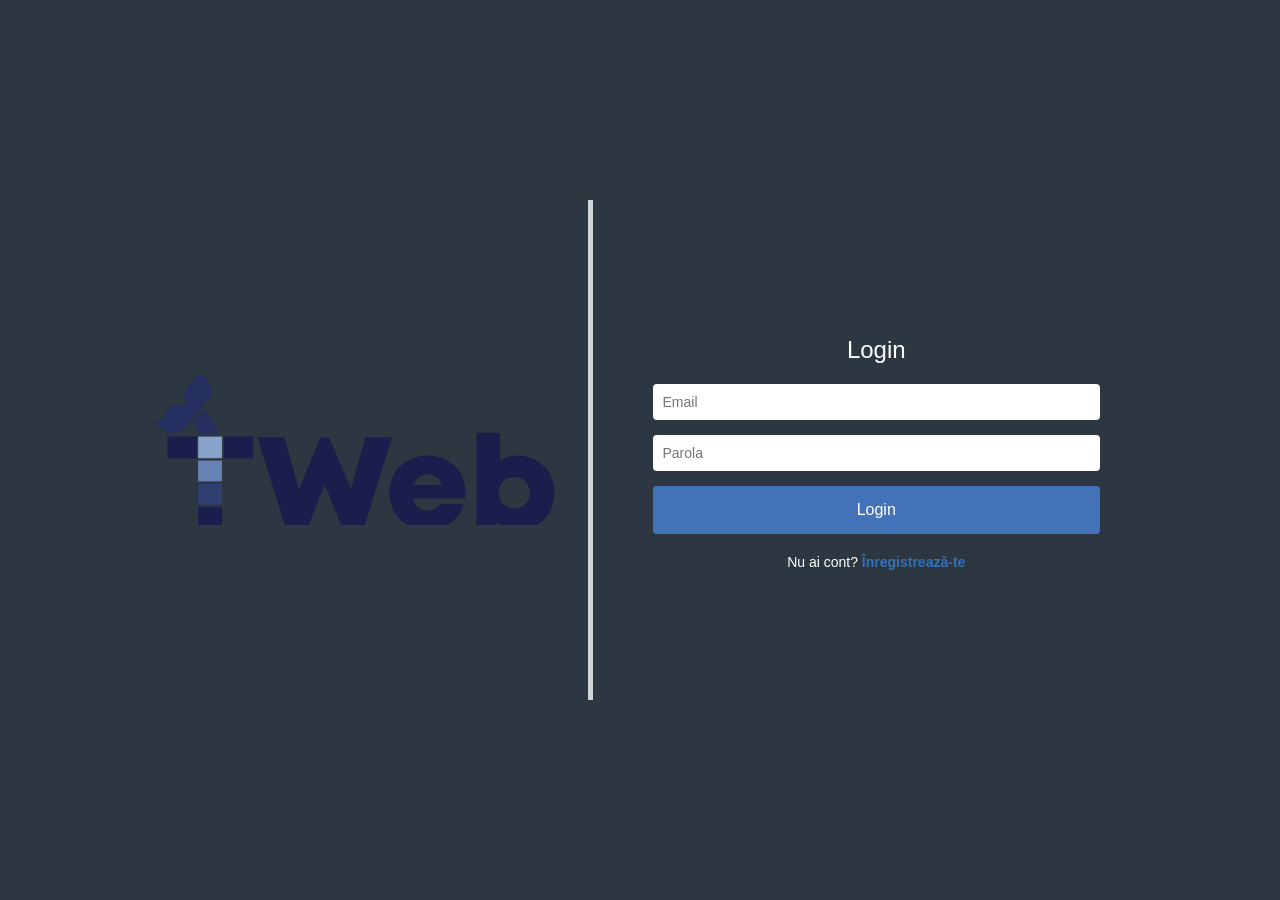
==== Lab1/HTML/login.html @ 11d4b7c2 "Laboratorul 1" ====
<!DOCTYPE html>
<html lang="en">

<head>
  <meta charset="UTF-8">
  <meta name="viewport" content="width=device-width, initial-scale=1.0">
  <title>Login Page</title>
  <link rel="stylesheet" href="../CSS/style.css">
  <link rel="stylesheet" href="../CSS/login_style.css">
</head>

<body>
  <div class="login-container">
    <div class="login-image">
      <img src="../MEDIA/tw.png" alt="Imagine login">
    </div>
    <div class="separator"></div>
    <div class="login-form">
      <h2>Login</h2>
      <input type="email" placeholder="Email">
      <input type="password" placeholder="Parola">
      <button>Login</button>
      <p class="register-text">
        Nu ai cont? <a href="register.html">Înregistrează-te</a>
      </p>
    </div>
  </div>
</body>

</html>
---- Lab1/CSS/style.css ----
body {
  margin: 0;
  padding: 0;
  display: flex;
  justify-content: center;
  align-items: center;
  height: 100vh;
  font-family: Arial, sans-serif;
}
---- Lab1/CSS/login_style.css ----
body {
  background-color: #2d3741;
}

.login-container {
  display: flex;
  width: 90%;
  max-width: 1000px;
  height: 500px;
  min-height: 400px;
}

.login-image {
  flex: 1;
  display: flex;
  justify-content: center;
  align-items: center;
  overflow: hidden;
}

.login-image img {
  width: 100%;
  height: 30%;
  object-fit: cover;
}

.separator {
  width: 5px;
  background-color: #cfd4d9;
}

.login-form {
  flex: 1;
  display: flex;
  flex-direction: column;
  justify-content: center;
  margin-left: 20px;
  padding: 40px;
  color: white;
}

.login-form h2 {
  margin-bottom: 20px;
  text-align: center;
  font-weight: normal;
}

.login-form input {
  padding: 10px;
  margin-bottom: 15px;
  border: none;
  border-radius: 4px;
  font-size: 14px;
}

input:focus {
  outline: 1px solid blue;
}

input:hover {
  transform: scale(1.03);
  transition: all .1s ease-in-out;
}

.login-form button {
  padding: 15px;
  background-color: #4472b8;
  border: none;
  border-radius: 4px;
  color: white;
  font-size: 16px;
  cursor: pointer;
  transition: background 0.3s;
}

.login-form button:hover {
  background-color: #3471B8;
}

.register-text {
  margin-top: 20px;
  text-align: center;
  font-size: 14px;
  color: white;
}

.register-text a {
  color: #3471B8;
  text-decoration: none;
  font-weight: bold;
  transition: color 0.3s;
}

.register-text a:hover {
  color: #024A76;
}
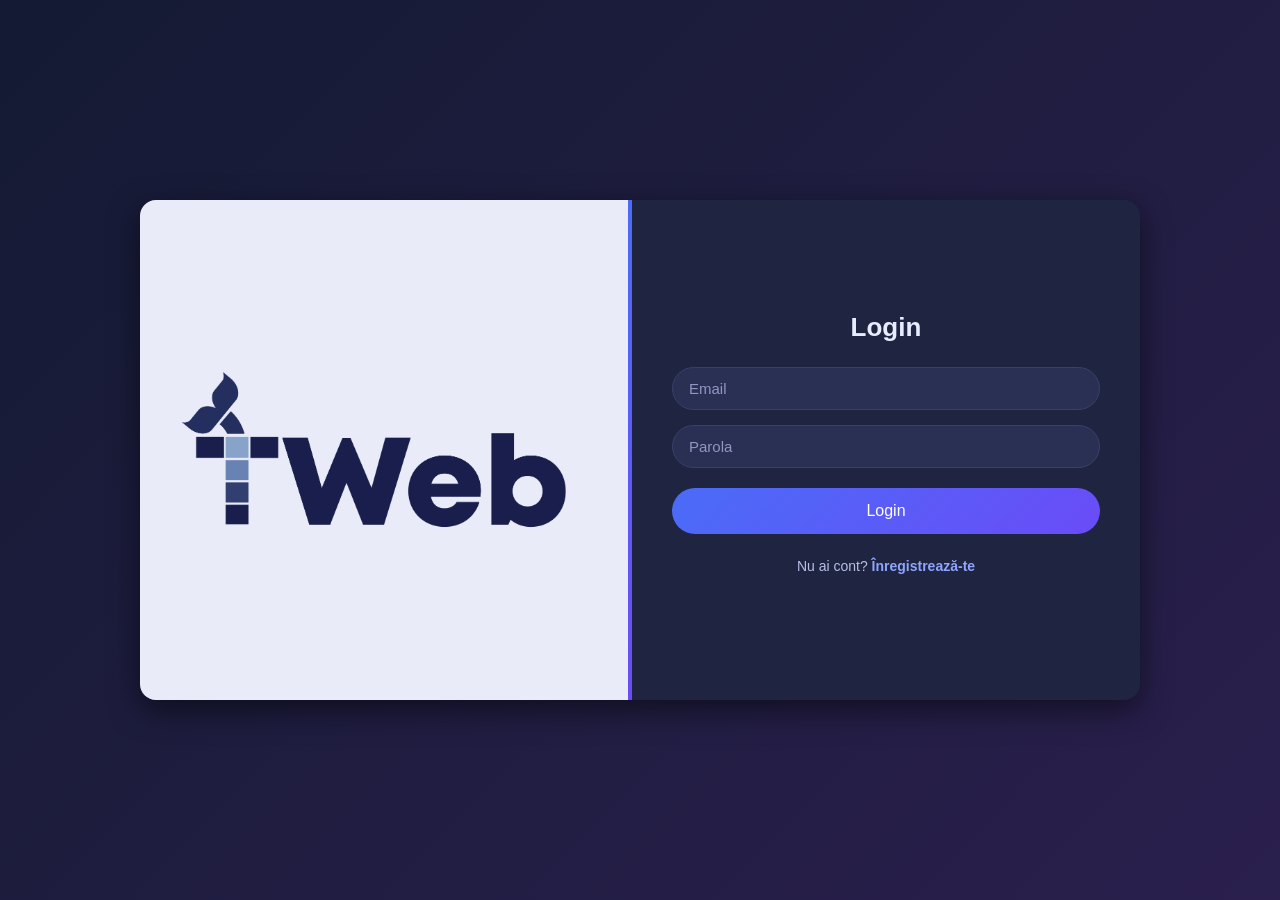
==== commit df912d96: "laborator 3" ====
--- a/Lab1/HTML/login.html
+++ b/Lab1/HTML/login.html
@@ -17,14 +17,18 @@
     <div class="separator"></div>
     <div class="login-form">
       <h2>Login</h2>
-      <input type="email" placeholder="Email">
-      <input type="password" placeholder="Parola">
-      <button>Login</button>
+      <form id="loginForm">
+        <input type="email" id="email" placeholder="Email">
+        <input type="password" id="password" placeholder="Parola">
+        <button type="submit">Login</button>
+      </form>
       <p class="register-text">
         Nu ai cont? <a href="register.html">Înregistrează-te</a>
       </p>
     </div>
   </div>
+
+  <script src="../JS/login_js.js"></script>
 </body>
 
 </html>
--- a/Lab1/CSS/login_style.css
+++ b/Lab1/CSS/login_style.css
@@ -1,5 +1,6 @@
 body {
-  background-color: #2d3741;
+  background: linear-gradient(135deg, #141a33 0%, #2a1f4d 100%);
+  font-family: "Segoe UI", Tahoma, sans-serif;
 }
 
 .login-container {
@@ -8,6 +9,10 @@
   max-width: 1000px;
   height: 500px;
   min-height: 400px;
+  background-color: #1f2440;
+  border-radius: 16px;
+  box-shadow: 0 10px 30px rgba(0, 0, 0, 0.5);
+  overflow: hidden;
 }
 
 .login-image {
@@ -15,18 +20,19 @@
   display: flex;
   justify-content: center;
   align-items: center;
-  overflow: hidden;
+  padding: 30px;
+  background-color: #e9ecf8;
 }
 
 .login-image img {
   width: 100%;
-  height: 30%;
-  object-fit: cover;
+  max-height: 100%;
+  object-fit: contain;
 }
 
 .separator {
-  width: 5px;
-  background-color: #cfd4d9;
+  width: 4px;
+  background: linear-gradient(180deg, #4a6cf7, #6a4cf7);
 }
 
 .login-form {
@@ -34,63 +40,98 @@
   display: flex;
   flex-direction: column;
   justify-content: center;
-  margin-left: 20px;
   padding: 40px;
-  color: white;
+  color: #e8ecff;
 }
 
 .login-form h2 {
-  margin-bottom: 20px;
+  margin: 0 0 24px;
   text-align: center;
-  font-weight: normal;
+  font-weight: 600;
+  font-size: 26px;
+}
+
+#loginForm {
+  display: flex;
+  flex-direction: column;
 }
 
 .login-form input {
-  padding: 10px;
+  padding: 12px 16px;
   margin-bottom: 15px;
-  border: none;
-  border-radius: 4px;
-  font-size: 14px;
+  border: 1px solid #39406a;
+  border-radius: 24px;
+  background-color: #2a3054;
+  color: #ffffff;
+  font-size: 15px;
+  outline: none;
+  transition: border-color 0.2s, box-shadow 0.2s, transform 0.1s;
 }
 
-input:focus {
-  outline: 1px solid blue;
+.login-form input::placeholder {
+  color: #8f97c4;
 }
 
-input:hover {
-  transform: scale(1.03);
-  transition: all .1s ease-in-out;
+.login-form input:focus {
+  border-color: #6a8bff;
+  box-shadow: 0 0 0 3px rgba(106, 139, 255, 0.25);
+}
+
+.login-form input:hover {
+  transform: scale(1.02);
 }
 
 .login-form button {
-  padding: 15px;
-  background-color: #4472b8;
+  padding: 14px;
+  margin-top: 5px;
   border: none;
-  border-radius: 4px;
+  border-radius: 24px;
+  background: linear-gradient(135deg, #4a6cf7, #6a4cf7);
   color: white;
   font-size: 16px;
   cursor: pointer;
-  transition: background 0.3s;
+  transition: transform 0.1s, opacity 0.2s;
 }
 
 .login-form button:hover {
-  background-color: #3471B8;
+  opacity: 0.9;
+}
+
+.login-form button:active {
+  transform: scale(0.97);
 }
 
 .register-text {
-  margin-top: 20px;
+  margin-top: 24px;
   text-align: center;
   font-size: 14px;
-  color: white;
+  color: #b8bfe6;
 }
 
 .register-text a {
-  color: #3471B8;
+  color: #8fa6ff;
   text-decoration: none;
   font-weight: bold;
   transition: color 0.3s;
 }
 
 .register-text a:hover {
-  color: #024A76;
+  color: #ffffff;
+  text-decoration: underline;
+}
+
+@media (max-width: 700px) {
+  .login-container {
+    flex-direction: column;
+    height: auto;
+  }
+
+  .separator {
+    width: 100%;
+    height: 4px;
+  }
+
+  .login-image {
+    padding: 20px;
+  }
 }
